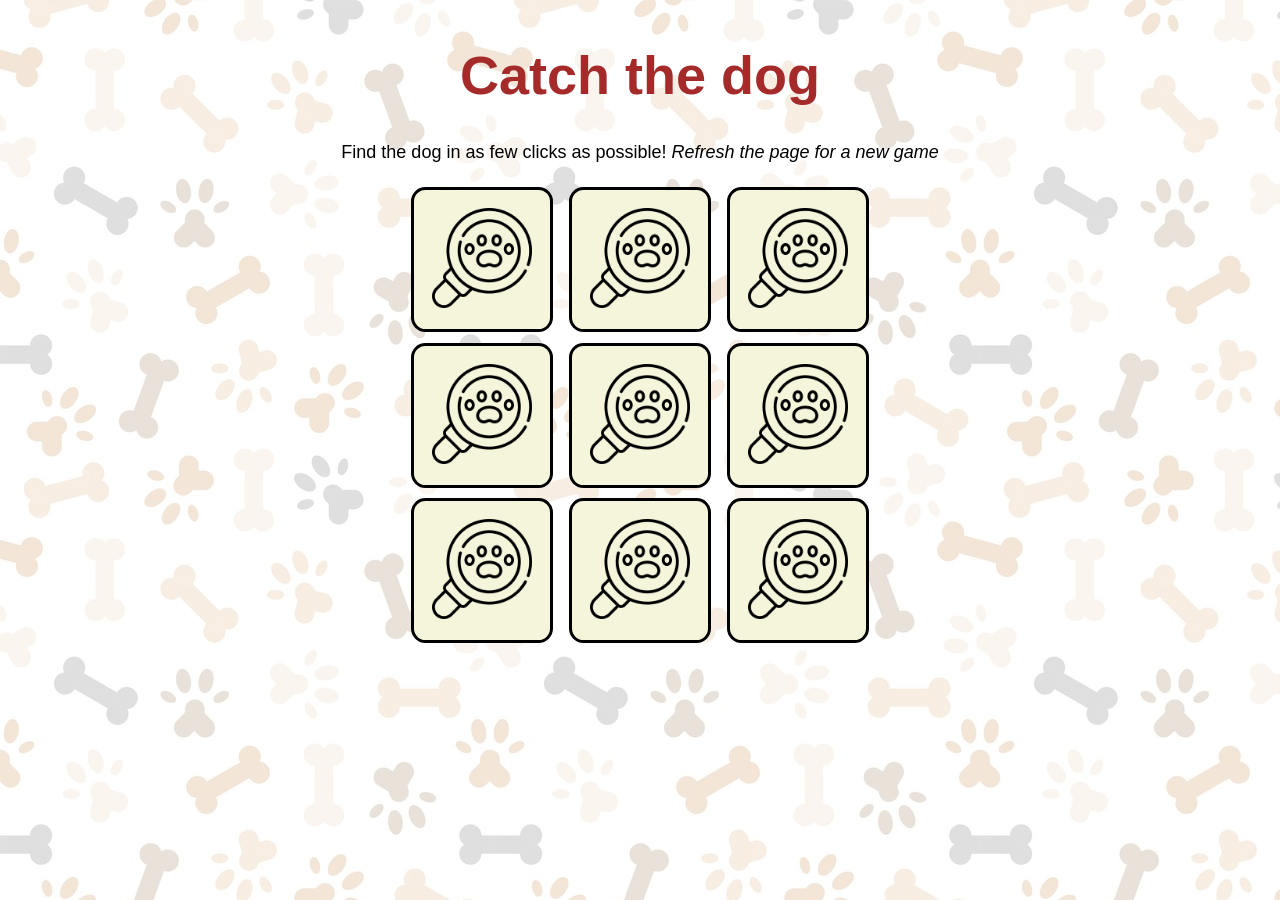
==== Lessons/Exercise1/index.html @ 7b09663a "first exercize upload - git try" ====
<!DOCTYPE html>
<html lang="en">

<head>
    <meta charset="UTF-8">
    <meta name="viewport" content="width=device-width, initial-scale=1.0">
    <title>Catch the dog!</title>
    <link rel="stylesheet" href="style.css">
    <script src="script.js" defer></script>
</head>

<body>
    <div class="container">
        <!-- The main content of the page-->
        <div class="center-container">
            <h1>Catch the dog</h1>
            <h2 id="result"></h2>
            <p>Find the dog in as few clicks as possible! <em>Refresh the page for a new game</em></p>
            
            <!--Game board 3x3. Each row is a div. At the moment there's no style applied to the row class-->
            <div class="row">
                <!--Each btn has its own class and a fixed hidden value. Is it used to check the winning card. It has its own btn image.-->
                <button class="btn-hidden" value="1">
                    <img src="assets/img/pet.png" alt="buttonpng" />
                </button>
                <button class="btn-hidden" value="2">
                    <img src="assets/img/pet.png" alt="buttonpng" />
                </button>
                <button class="btn-hidden" value="3">
                    <img src="assets/img/pet.png" alt="buttonpng" />
                </button>
            </div>
            <div class="row">
                <button class="btn-hidden" value="4">
                    <img src="assets/img/pet.png" alt="buttonpng" />
                </button>
                <button class="btn-hidden" value="5">
                    <img src="assets/img/pet.png" alt="buttonpng" />
                </button>
                <button class="btn-hidden" value="6">
                    <img src="assets/img/pet.png" alt="buttonpng" />
                </button>
            </div>
            <div class="row">
                <button class="btn-hidden" value="7">
                    <img src="assets/img/pet.png" alt="buttonpng" />
                </button>
                <button class="btn-hidden" value="8">
                    <img src="assets/img/pet.png" alt="buttonpng" />
                </button>
                <button class="btn-hidden" value="9">
                    <img src="assets/img/pet.png" alt="buttonpng" />
                </button>
            </div>
        </div>
    </div>


</body>

</html>
---- Lessons/Exercise1/style.css ----
/* Style emelents */
html {
    font-size: 18px;
    font-family: 'Segoe UI', Tahoma, Geneva, Verdana, sans-serif
}

body {
   background-image: url("assets/img/bgr_img.png"); 
   background-color: #fff;
   
}

h1 {
    font-size: 3rem;
    color: brown;
    font-weight: bold;
}

img {
    width: 100px;
    height: 100px;
}

/* Style classes */
.container {
    position: relative;
}

.center-container {
    position: absolute;
    width: 100%;
    text-align: center;
}

.btn-winner:hover {
    cursor: not-allowed;
}

.btn-hidden {
    border: 0.2rem solid black;
    border-radius: 0.8rem;
    background-color: beige;
    padding: 1rem;
    margin: 0.3rem;
}

.btn-hidden {
    transition: transform 0.2s ease-in-out;
}

.btn-hidden:hover {
    transform: rotate(20deg);
}

.btn-clicked {
    border: none;
    border-radius: 0.8rem;
    background-color: rebeccapurple;
    padding: 1rem;
    margin: 0.3rem;
}

.btn-clicked:hover {
    cursor: not-allowed;
}

.btn-winner {
    border: none;
    border-radius: 0.8rem;
    background-color: green;
    padding: 1rem;
    margin: 0.3rem;
}

.btn-winner:hover {
    cursor: not-allowed;
}
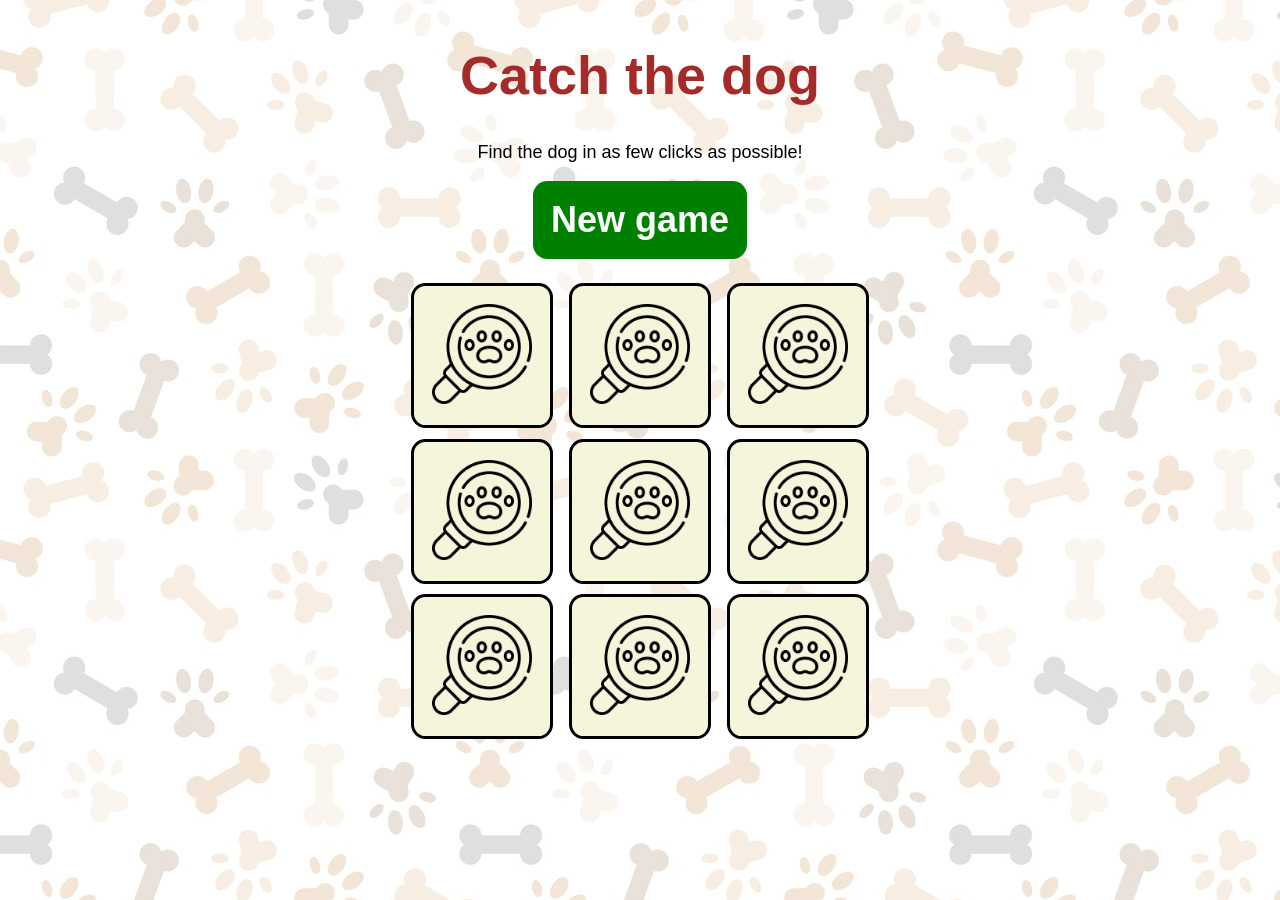
==== commit fa0ad54b: "add new game functionality" ====
--- a/Lessons/Exercise1/index.html
+++ b/Lessons/Exercise1/index.html
@@ -15,7 +15,8 @@
         <div class="center-container">
             <h1>Catch the dog</h1>
             <h2 id="result"></h2>
-            <p>Find the dog in as few clicks as possible! <em>Refresh the page for a new game</em></p>
+            <p>Find the dog in as few clicks as possible!</p>
+            <button id="new-game">New game</button>
             
             <!--Game board 3x3. Each row is a div. At the moment there's no style applied to the row class-->
             <div class="row">
--- a/Lessons/Exercise1/style.css
+++ b/Lessons/Exercise1/style.css
@@ -74,4 +74,22 @@
 
 .btn-winner:hover {
     cursor: not-allowed;
+}
+
+/* Style IDs */
+#new-game {
+    border: none;
+    border-radius: 0.8rem;
+    background-color: green;
+    color: #fff;
+    padding: 1rem;
+    margin-bottom: 1rem;
+    font-size: 2rem;
+    font-weight: bold;
+}
+
+#new-game:hover {
+    border: 0.2rem solid #fff;
+    border-radius: 0.8rem;
+    background-color: lightgreen;
 }
